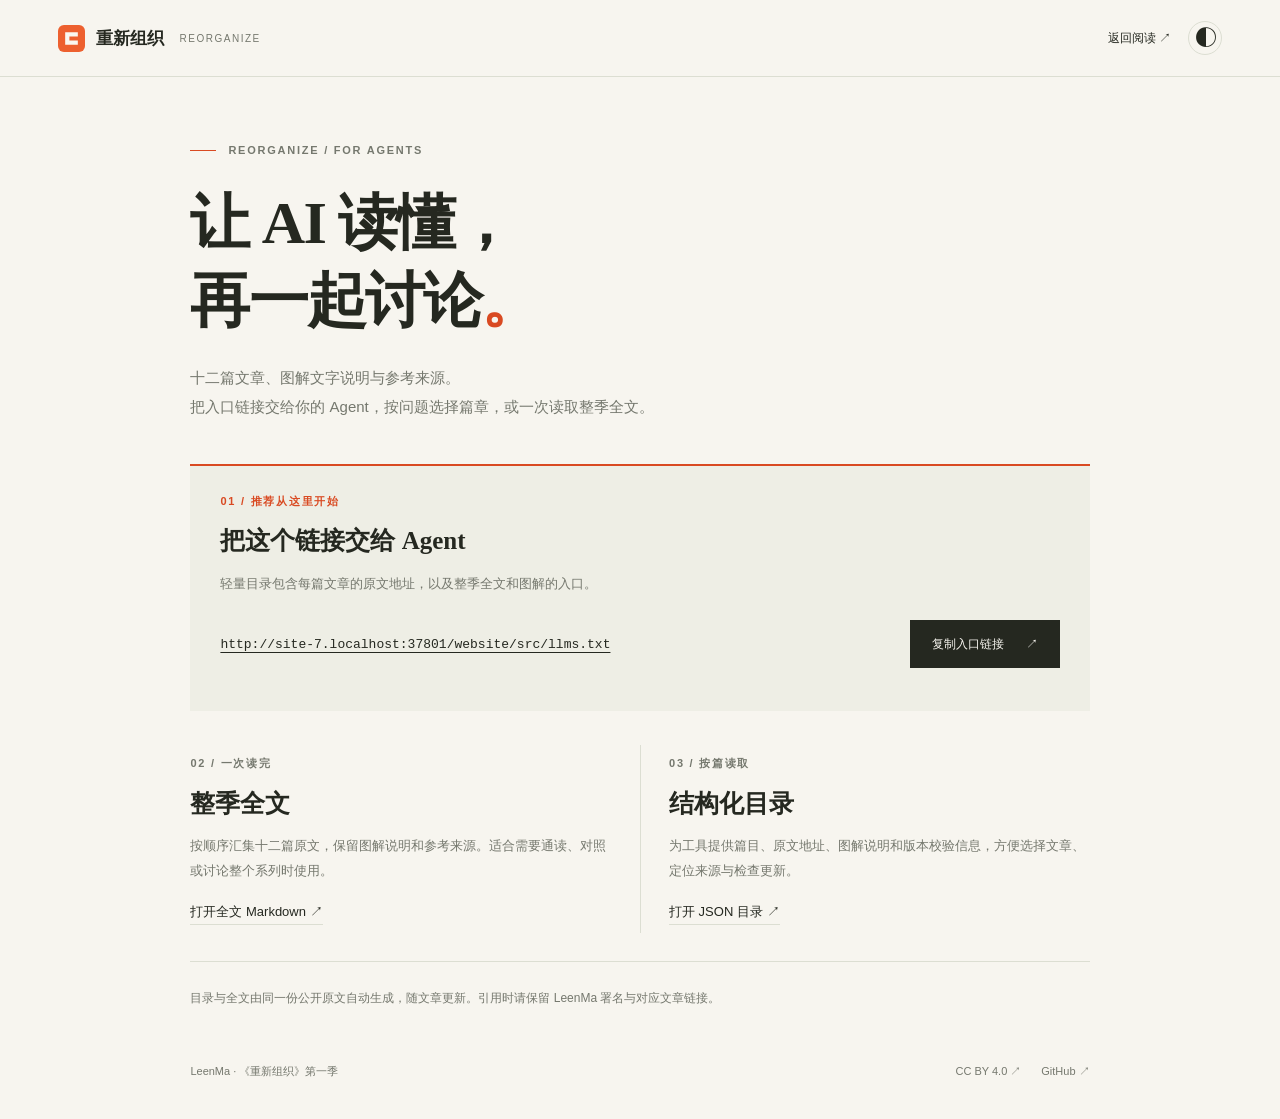
==== website/src/ai.html @ 4244885b "Add a static AI reading entry and complete Markdown exports" ====
<!doctype html>
<html lang="zh-CN">
<head>
  <meta charset="utf-8">
  <meta name="viewport" content="width=device-width,initial-scale=1">
  <meta name="theme-color" content="#f7f5ef">
  <meta name="description" content="《重新组织》的 AI 阅读入口：十二篇文章的 Markdown 目录、整季全文和结构化索引，LeenMa 著。">
  <title>AI 阅读入口 · 重新组织</title>
  <link rel="icon" href="favicon.svg" type="image/svg+xml">
  <link rel="stylesheet" href="styles.css">
  <link rel="stylesheet" href="ai.css">
  <link rel="alternate" type="text/plain" href="llms.txt" title="AI 阅读目录">
  <link rel="alternate" type="application/json" href="ai-index.json" title="文章结构化目录">
  <script src="ai.js" defer></script>
</head>
<body>
  <a class="skip-link" href="#main">跳到正文</a>
  <header class="site-header ai-site-header">
    <a class="brand" href="./" aria-label="重新组织首页"><img src="favicon.svg" width="27" height="27" alt=""><span>重新组织</span><span class="brand-en">REORGANIZE</span></a>
    <div class="header-actions"><a class="ai-entry" href="./">返回阅读 ↗</a><button type="button" id="theme-button" class="icon-button" aria-label="切换为深色模式" title="切换阅读主题" hidden>◐</button></div>
  </header>
  <main class="ai-page" id="main" tabindex="-1">
    <header class="ai-intro">
      <p class="eyebrow season-line">REORGANIZE / FOR AGENTS</p>
      <h1>让 AI 读懂，<br>再一起讨论<em>。</em></h1>
      <p class="ai-description">十二篇文章、图解文字说明与参考来源。<br>把入口链接交给你的 Agent，按问题选择篇章，或一次读取整季全文。</p>
    </header>
    <section class="ai-start" aria-labelledby="ai-start-title">
      <div class="eyebrow accent">01 / 推荐从这里开始</div>
      <h2 id="ai-start-title">把这个链接交给 Agent</h2>
      <p>轻量目录包含每篇文章的原文地址，以及整季全文和图解的入口。</p>
      <div class="ai-link-row"><a id="ai-directory-link" href="llms.txt">https://leenlbma.github.io/reorganize/llms.txt</a><button type="button" class="primary-button" id="copy-ai-link" hidden>复制入口链接 <span aria-hidden="true">↗</span></button></div>
      <p class="ai-copy-status" id="copy-status" role="status" aria-live="polite"></p>
    </section>
    <div class="ai-options">
      <section aria-labelledby="ai-full-title">
        <div class="eyebrow">02 / 一次读完</div>
        <h2 id="ai-full-title">整季全文</h2>
        <p>按顺序汇集十二篇原文，保留图解说明和参考来源。适合需要通读、对照或讨论整个系列时使用。</p>
        <a class="text-link" href="llms-full.txt">打开全文 Markdown ↗</a>
      </section>
      <section aria-labelledby="ai-index-title">
        <div class="eyebrow">03 / 按篇读取</div>
        <h2 id="ai-index-title">结构化目录</h2>
        <p>为工具提供篇目、原文地址、图解说明和版本校验信息，方便选择文章、定位来源与检查更新。</p>
        <a class="text-link" href="ai-index.json">打开 JSON 目录 ↗</a>
      </section>
    </div>
    <p class="ai-note">目录与全文由同一份公开原文自动生成，随文章更新。引用时请保留 LeenMa 署名与对应文章链接。</p>
    <footer class="site-footer"><span>LeenMa · 《重新组织》第一季</span><div><a href="LICENSE">CC BY 4.0 ↗</a><a href="https://github.com/leenlbma/reorganize">GitHub ↗</a></div></footer>
  </main>
</body>
</html>
---- website/src/styles.css ----
@charset "UTF-8";
:root{--paper:#f7f5ef;--surface:#fffdf8;--ink:#252820;--muted:#75786e;--line:#dcded2;--accent:#d94a22;--accent-soft:#f8e7de;--olive:#737d52;--soft:#eeeee5;--serif:"Songti SC","Noto Serif CJK SC","Source Han Serif SC",STSong,SimSun,serif;--sans:-apple-system,BlinkMacSystemFont,"PingFang SC","Microsoft YaHei",sans-serif;--article-size:19px;color-scheme:light}
:root[data-theme=dark]{--paper:#1e211e;--surface:#252925;--ink:#e6e7de;--muted:#a1a897;--line:#3d443b;--accent:#fa9671;--accent-soft:#41342b;--olive:#adb88b;--soft:#2d322b;color-scheme:dark}
*{box-sizing:border-box}html{scroll-behavior:smooth;scroll-padding-top:80px}body{margin:0;background:var(--paper);color:var(--ink);font-family:var(--sans);font-size:15px;-webkit-font-smoothing:antialiased}button,input{font:inherit}button,a,input{ -webkit-tap-highlight-color:transparent}button,a{touch-action:manipulation}button{cursor:pointer;color:inherit}a{color:inherit;text-decoration:none}button{border:0;background:none}button:disabled{opacity:.4;cursor:default}a:focus-visible,button:focus-visible,input:focus-visible,summary:focus-visible{outline:2px solid var(--accent);outline-offset:5px}p{line-height:1.85}button,a{transition:background .18s,color .18s,border-color .18s}img{display:block;max-width:100%}svg{display:block}h1,h2,h3,p{margin-top:0}main:focus{outline:none}::selection{background:var(--accent-soft);color:var(--accent)}[hidden]{display:none!important}.sr-only{position:absolute;width:1px;height:1px;overflow:hidden;clip:rect(0,0,0,0);white-space:nowrap}.skip-link{position:fixed;left:16px;top:-60px;padding:12px;background:var(--ink);color:var(--paper);z-index:100}.skip-link:focus{top:12px}.site-header{height:77px;padding:0 4.5%;border-bottom:1px solid var(--line);display:flex;align-items:center;gap:30px;position:sticky;top:0;z-index:20;background:var(--paper)}.brand{display:flex;align-items:center;gap:11px;font-size:17px;font-weight:650;white-space:nowrap}.brand-en{font-size:10px;letter-spacing:.15em;font-weight:500;margin-left:5px;color:var(--muted)}.header-links{display:flex;gap:30px;align-items:center;margin-left:auto;font-size:13px}.header-links a:hover,.header-links button:hover{color:var(--accent)}.header-links span{font-size:10px;color:var(--muted);vertical-align:super}.header-actions{display:flex;gap:8px}.icon-button{width:34px;height:34px;display:grid;place-items:center;font-size:22px;border:1px solid var(--line);border-radius:50%}.icon-button:hover{background:var(--soft)}.mobile-only{display:none}.eyebrow{font-size:11px;letter-spacing:.16em;font-weight:600;color:var(--muted);line-height:1.6}.accent{color:var(--accent)}.muted{color:var(--muted)}.small{font-size:12px}.serif{font-family:var(--serif)}.mono{font-family:ui-monospace,SFMono-Regular,Consolas,monospace}.loading{padding:100px 6%;font-family:var(--serif);font-size:24px}.home{max-width:1400px;padding:0 5.5%;margin:auto}.hero{display:grid;grid-template-columns:1.08fr 1fr;gap:5%;min-height:595px;padding:67px 0 50px;align-items:center}.season-line{display:flex;align-items:center;gap:12px;margin-bottom:31px}.season-line:before{content:"";width:26px;height:1px;background:var(--accent)}.hero h1{font-size:clamp(65px,7vw,102px);font-family:var(--serif);font-weight:700;letter-spacing:-.04em;line-height:1.05;margin:0 0 27px}.hero h1 em{font-style:normal;color:var(--accent)}.hero .subtitle{font-size:20px;line-height:1.8;letter-spacing:.08em;margin:0 0 16px}.hero .intro{font-size:14px;color:var(--muted);line-height:1.9;max-width:395px;margin-bottom:29px}.hero-actions{display:flex;align-items:center;gap:26px}.primary-button{display:inline-flex;align-items:center;justify-content:space-between;gap:34px;background:var(--ink);color:var(--paper);padding:14px 22px;font-size:14px;min-height:48px}.primary-button:hover{background:var(--accent);color:var(--paper)}.text-link{font-size:13px;border-bottom:1px solid var(--line);padding-bottom:5px}.text-link:hover{color:var(--accent)}.author-line{display:flex;gap:15px;font-size:11px;color:var(--muted);margin-top:28px;align-items:center}.author-line i{height:12px;width:1px;background:var(--line)}.hero-art{position:relative;align-self:stretch;display:flex;flex-direction:column;justify-content:center}.hero-art svg{width:100%;height:auto;overflow:visible}.hero-art text{font-family:var(--sans);fill:var(--ink)}.hero-art .orbit{stroke:var(--line);fill:none}.hero-art .solid-line{stroke:var(--olive);fill:none}.hero-art .map-box{fill:var(--paper);stroke:var(--line)}.hero-art .center{fill:var(--accent-soft);stroke:var(--accent)}.hero-art .map-link:hover .map-box{stroke:var(--accent);fill:var(--accent-soft)}.hero-art .map-link:focus-visible{outline:none}.hero-art .map-link:focus-visible .map-box{stroke:var(--accent);stroke-width:3}.figure-foot{display:flex;justify-content:space-between;gap:15px;padding:16px 0 0;border-top:1px solid var(--line);font-size:10px;color:var(--muted);letter-spacing:.04em}.hero-art .diagram-en{font-family:Georgia,serif;font-style:italic;fill:var(--muted)}.reading-paths{display:grid;grid-template-columns:1fr 1fr 1fr;border-top:1px solid var(--line);border-bottom:1px solid var(--line);margin-bottom:64px}.path-card{display:flex;align-items:center;gap:19px;padding:23px 22px;border-right:1px solid var(--line)}.path-card:first-child{padding-left:0}.path-card:last-child{border-right:0}.path-card:hover{color:var(--accent)}.path-card .path-index{font-family:var(--serif);font-size:24px;color:var(--olive)}.path-card strong{font-size:14px;font-weight:550;display:block;margin-bottom:7px}.path-card small{font-size:11px;color:var(--muted)}.path-card .arrow{margin-left:auto;font-size:20px}.section-title{display:flex;align-items:end;justify-content:space-between;gap:25px;margin-bottom:28px}.section-title h2{font-family:var(--serif);font-size:35px;font-weight:550;margin:7px 0 0}.section-title p{font-size:13px;color:var(--muted);margin:0}.catalog-tools{display:flex;justify-content:space-between;gap:20px;align-items:center;border-bottom:1px solid var(--line);margin-bottom:30px}.filter-list{display:flex;gap:25px;overflow:auto}.filter-button{white-space:nowrap;padding:14px 0 18px;border-bottom:2px solid transparent;color:var(--muted);font-size:12px}.filter-button[aria-pressed=true]{color:var(--ink);border-color:var(--accent)}.search-wrap{display:flex;align-items:center;gap:10px;max-width:230px;color:var(--muted);flex-shrink:0}.search-wrap input{width:100%;border:0;background:transparent;color:var(--ink);padding:10px 0;font-size:12px;outline-offset:0}.search-wrap span{font-size:20px}.search-result{font-size:12px;color:var(--muted);margin-bottom:20px}.catalog-grid{display:grid;grid-template-columns:repeat(3,minmax(0,1fr));gap:24px 28px}.chapter-card{display:flex;flex-direction:column;border-bottom:1px solid var(--line);min-height:300px;padding:24px 0 25px}.card-top{display:flex;align-items:center;justify-content:space-between;font-size:10px;color:var(--muted);letter-spacing:.04em}.card-number{font-family:var(--serif);font-size:34px;line-height:1;color:var(--accent)}.chapter-card h3{font-family:var(--serif);font-size:22px;line-height:1.6;margin:24px 0 12px;font-weight:650}.chapter-card p{font-size:12px;color:var(--muted);line-height:1.9;margin:0 0 25px}.chapter-card:hover h3{color:var(--accent)}.chapter-card:hover .card-arrow{transform:translateX(4px);color:var(--accent)}.card-foot{display:flex;align-items:center;gap:12px;margin-top:auto;font-size:10px;color:var(--muted)}.card-foot .tag{background:var(--soft);padding:4px 7px;color:var(--olive);letter-spacing:.04em}.card-arrow{font-size:20px;margin-left:auto;transition:transform .2s}.read-mark{color:var(--olive);font-size:11px}.no-results{padding:45px 0;line-height:1.8;grid-column:1/-1;color:var(--muted)}.maps-section{margin:95px 0 68px;padding:45px;background:var(--soft);position:relative}.maps-section .section-title{margin-bottom:35px}.maps-grid{display:grid;grid-template-columns:repeat(5,minmax(0,1fr));border-top:1px solid var(--line)}.map-item{padding:25px 15px 0;border-right:1px solid var(--line);display:block}.map-item:first-child{padding-left:0}.map-item:last-child{border-right:0}.map-item .map-en{font-family:Georgia,serif;font-style:italic;font-size:21px;color:var(--olive)}.map-item h3{font-size:16px;margin:16px 0 10px;font-weight:500}.map-item p{font-size:11px;color:var(--muted);line-height:1.8}.map-item:hover h3{color:var(--accent)}.maps-note{font-size:11px;color:var(--muted);margin:22px 0 0}.site-footer{display:flex;align-items:center;justify-content:space-between;gap:20px;border-top:1px solid var(--line);padding:25px 0 40px;color:var(--muted);font-size:11px}.site-footer .footer-brand{font-family:var(--serif);font-size:21px;color:var(--ink)}.site-footer a:hover{color:var(--accent)}
/* Reading layout */
#reading-progress{height:2px;background:var(--accent);position:fixed;top:76px;left:0;width:0;z-index:22;transition:width .12s linear}.reader-layout{display:grid;grid-template-columns:245px minmax(0,1fr) 218px;max-width:1590px;margin:auto;min-height:calc(100vh - 77px)}.chapter-sidebar{position:sticky;top:77px;height:calc(100vh - 77px);overflow:auto;padding:31px 20px 40px 24px;border-right:1px solid var(--line);scrollbar-width:thin}.sidebar-home{font-size:12px;display:block;color:var(--muted);margin-bottom:33px}.sidebar-group{margin:26px 0 10px;color:var(--muted);font-size:10px;letter-spacing:.08em;font-weight:500}.sidebar-link{display:flex;gap:12px;padding:10px 9px;margin:0 -9px;line-height:1.7;font-size:12px;border-left:2px solid transparent}.sidebar-link .number{font-size:10px;color:var(--muted);min-width:18px;padding-top:2px}.sidebar-link.active{border-color:var(--accent);background:var(--accent-soft);color:var(--accent)}.sidebar-link.active .number{color:var(--accent)}.sidebar-link:hover{color:var(--accent)}.article-center{min-width:0;padding:49px clamp(25px,4.4vw,70px) 50px}.article-inner{max-width:730px;margin:auto}.article-kicker{display:flex;align-items:center;justify-content:space-between;margin-bottom:27px;font-size:11px;color:var(--muted);letter-spacing:.06em}.article-kicker .kicker-number{font-family:Georgia,serif;font-size:22px;color:var(--accent);margin-right:10px}.article-title{font-size:clamp(29px,3.2vw,43px);font-family:var(--serif);line-height:1.5;margin:0 0 26px;font-weight:650;letter-spacing:-.02em}.article-meta{display:flex;flex-wrap:wrap;gap:10px 15px;align-items:center;color:var(--muted);font-size:11px;margin-bottom:25px}.reading-toolbar{display:flex;align-items:center;gap:15px;border-top:1px solid var(--line);border-bottom:1px solid var(--line);padding:10px 0;font-size:11px;margin:0 0 31px;flex-wrap:wrap}.reading-toolbar button,.reading-toolbar a{padding:5px 0}.reading-toolbar button:hover,.reading-toolbar a:hover{color:var(--accent)}.reading-toolbar .tool-label{color:var(--muted);margin-right:auto}.reading-toolbar .font-button{font-size:14px;min-width:26px}.concept{background:var(--soft);padding:25px;margin:0 0 40px}.concept-label{font-size:10px;color:var(--olive);display:flex;align-items:center;gap:12px;letter-spacing:.1em;margin-bottom:17px}.concept-label:after{content:"";height:1px;flex:1;background:var(--line)}.concept-hub{text-align:center;font-size:13px;border:1px solid var(--line);padding:9px;width:fit-content;margin:0 auto 20px;background:var(--paper)}.concept-nodes{display:grid;grid-template-columns:repeat(2,minmax(0,1fr));gap:12px;position:relative}.concept-node{padding:12px;background:var(--paper);border-left:2px solid var(--olive);font-size:12px;line-height:1.5;position:relative}.concept-node b{font-weight:550;display:block;margin:0 0 5px}.concept-node small{font-size:10px;color:var(--muted);display:block}.concept-node .node-no{position:absolute;right:8px;top:8px;color:var(--line);font:16px Georgia,serif}.concept-fork .concept-node{border-left-color:var(--accent)}.concept-flow .concept-node b:before{content:attr(data-step) " / ";color:var(--olive);font-size:10px}.concept-loop .concept-nodes:after{content:"↶";position:absolute;bottom:-29px;right:0;color:var(--olive);font-size:24px}.concept-feedback{margin-top:15px;color:var(--olive);font-size:10px;padding:0 23px 0 0}.concept-takeaway{font-family:var(--serif);font-size:17px;line-height:1.9;margin:22px 0 0}.concept-description{color:var(--muted);font-size:10px;line-height:1.8;margin:10px 0 0}.prose{font-family:var(--sans);font-size:var(--article-size);line-height:1.95;overflow-wrap:anywhere;color:var(--ink)}.prose p{margin:0 0 1.4em;line-height:1.95;letter-spacing:.015em}.prose h2{font-family:var(--serif);font-weight:650;line-height:1.65;font-size:1.35em;margin:2.7em 0 1.15em;padding-top:20px;border-top:1px solid var(--line);scroll-margin-top:22px}.prose h3{font-size:1.04em;line-height:1.7;margin:2em 0 1em}.prose strong{font-weight:650}.prose a{color:var(--accent);text-decoration:underline;text-decoration-thickness:1px;text-underline-offset:4px;font-size:inherit}.prose ul,.prose ol{padding-left:1.6em;margin-bottom:1.4em}.prose li{padding-left:4px;margin:8px 0}.prose blockquote{border-left:2px solid var(--accent);padding:0 0 0 22px;margin:25px 0;color:var(--muted)}.prose table{border-collapse:collapse;max-width:100%;display:block;overflow-x:auto;font-size:14px;margin:25px 0}.prose th,.prose td{border:1px solid var(--line);padding:10px}.prose hr{border:0;border-top:1px solid var(--line);margin:35px 0}.toc-sidebar{position:sticky;top:77px;height:calc(100vh - 77px);overflow:auto;scrollbar-width:thin;padding:51px 25px 35px 7px;color:var(--muted);font-size:11px}.toc-title{font-size:10px;letter-spacing:.1em;margin-bottom:20px}.toc-sidebar a{display:block;padding:7px 0 7px 12px;border-left:1px solid var(--line);line-height:1.7;margin-left:0}.toc-sidebar a.active{border-left:2px solid var(--accent);color:var(--accent);padding-left:11px}.toc-sidebar a:hover{color:var(--ink)}.toc-progress{border-top:1px solid var(--line);margin-top:27px;padding-top:18px;display:flex;justify-content:space-between}.gallery-section{border-top:1px solid var(--line);margin-top:55px;padding-top:32px;scroll-margin-top:22px}.gallery-section h2{font-family:var(--serif);font-size:25px;font-weight:500}.gallery-section>p{font-size:11px;color:var(--muted)}.image-grid{display:grid;grid-template-columns:repeat(2,minmax(0,1fr));gap:24px 16px;margin:25px 0}.gallery-item{margin:0}.gallery-item button{padding:0;background:var(--soft);width:100%;display:block;overflow:hidden}.gallery-item img{width:100%;height:auto;aspect-ratio:1/1;object-fit:contain;transition:transform .2s}.gallery-item button:hover img{transform:scale(1.02)}.gallery-item figcaption{font-size:11px;color:var(--muted);line-height:1.7;margin-top:10px}.article-download{padding:24px 0 0;border-top:1px solid var(--line);margin:24px 0 0;scroll-margin-top:22px;font-size:13px}.article-download a{text-decoration:underline;text-underline-offset:4px;color:var(--muted)}.article-download a:hover{color:var(--accent)}.next-reading{display:grid;grid-template-columns:1fr 1fr;gap:22px;margin-top:35px;border-top:1px solid var(--line);padding-top:25px}.next-reading a{display:flex;flex-direction:column;gap:12px;font-family:var(--serif);font-size:18px;line-height:1.7}.next-reading a span{font-family:var(--sans);font-size:10px;color:var(--muted)}.next-reading a:hover{color:var(--accent)}.next-reading a:last-child{text-align:right}.end-marker{display:flex;justify-content:center;align-items:center;gap:12px;color:var(--olive);font-size:11px;margin:38px 0 0}.end-marker:before,.end-marker:after{content:"";width:25px;height:1px;background:var(--line)}.reader-mobile-label{display:none}
/* Dialogs and feedback */
dialog{background:var(--paper);color:var(--ink);border:1px solid var(--line);padding:40px;max-width:600px;max-height:86dvh;overflow:auto}dialog::backdrop{background:#20251dcc;backdrop-filter:blur(4px)}body:has(dialog[open]){overflow:hidden}.dialog-close{position:absolute;right:17px;top:10px;font-size:30px;font-weight:300;min-width:38px;height:38px}.about-dialog h2{font-family:var(--serif);font-size:32px;margin:23px 0}.about-dialog p{font-size:14px;line-height:1.9}.about-links a:hover{color:var(--accent)}.image-dialog{max-width:95vw;width:1000px;padding:0;max-height:94dvh}.image-toolbar{position:sticky;top:0;display:flex;align-items:center;gap:15px;justify-content:space-between;padding:10px 18px;background:var(--paper);border-bottom:1px solid var(--line);font-size:12px;z-index:1}.image-toolbar span{margin-right:auto}.image-toolbar a{white-space:nowrap;font-size:11px}.image-toolbar button{font-size:30px;width:32px;height:32px;line-height:1}.image-viewport{overflow:auto;max-height:calc(94dvh - 60px)}.image-viewport img{width:100%;height:auto}.navigation-dialog{width:min(90vw,480px);padding:30px;max-height:88dvh}.navigation-dialog .sidebar-link{font-size:14px}.navigation-dialog .toc-title{margin-top:20px}.navigation-dialog .mobile-toc a{display:block;font-size:13px;padding:9px 0;color:var(--muted);line-height:1.7}#toast{position:fixed;bottom:28px;left:50%;transform:translateX(-50%) translateY(100px);z-index:100;opacity:0;background:var(--ink);color:var(--paper);padding:12px 22px;font-size:13px;pointer-events:none;transition:all .2s}#toast.show{opacity:1;transform:translateX(-50%) translateY(0)}
@media(min-width:1600px){.hero{min-height:670px}.hero h1{font-size:110px}}
@media(max-width:1250px){.reader-layout{grid-template-columns:220px minmax(0,1fr)}.toc-sidebar{display:none}.article-inner{max-width:730px}.reader-mobile-label{display:inline}.mobile-only{display:grid}.catalog-tools{gap:15px}.filter-list{gap:17px}.hero{gap:2%;min-height:545px}.hero h1{font-size:80px}.article-center{padding:43px 6%}.header-links{gap:22px}}
@media(max-width:980px){.hero{grid-template-columns:1.1fr 1fr;padding-top:45px;min-height:520px}.hero h1{font-size:65px}.hero .subtitle{font-size:17px}.hero .intro{font-size:12px}.brand-en{display:none}.catalog-tools{align-items:stretch;flex-direction:column;gap:0}.search-wrap{max-width:none;border-top:1px solid var(--line);padding:3px 0}.filter-list{gap:26px}.chapter-card h3{font-size:20px}.catalog-grid{gap:15px 25px}.maps-section{padding:30px}.map-item{padding:23px 10px 0}.path-card{padding:23px 13px;gap:13px}.path-card small{font-size:10px}.reader-layout{grid-template-columns:190px minmax(0,1fr)}.chapter-sidebar{padding:26px 16px}.sidebar-link{font-size:11px;gap:8px}.article-center{padding:35px 28px}.article-title{font-size:34px}}
@media(max-width:760px){.site-header{height:64px;padding:0 5%;gap:15px}.brand{font-size:16px;gap:9px}.brand img{width:24px;height:24px}.header-links{gap:17px;font-size:12px}.header-links>a:nth-child(2),.header-links button{display:none}.header-actions{gap:7px}.icon-button{width:30px;height:30px;font-size:19px}.home{padding:0 6%}.hero{grid-template-columns:1fr;gap:22px;padding:41px 0 25px;min-height:0}.season-line{margin-bottom:27px}.hero h1{font-size:76px;margin-bottom:24px}.hero .subtitle{font-size:18px}.hero .intro{font-size:13px;max-width:420px}.hero-actions{gap:25px}.hero-art{max-width:440px;width:100%;margin:12px auto 0}.hero-art svg{max-height:370px}.figure-foot{font-size:9px;padding-top:13px}.author-line{margin-top:23px}.reading-paths{grid-template-columns:1fr;margin-bottom:44px}.path-card,.path-card:first-child{padding:18px 0;border-right:0;border-bottom:1px solid var(--line);gap:17px}.path-card:last-child{border-bottom:0}.path-card strong{font-size:14px;margin-bottom:5px}.path-card small{font-size:11px}.path-card .path-index{font-size:22px;min-width:27px}.section-title{display:block;margin-bottom:21px}.section-title h2{font-size:31px;margin-bottom:12px}.section-title p{font-size:12px}.filter-list{gap:22px;scrollbar-width:none}.filter-button{font-size:11px;padding-bottom:13px}.catalog-tools{margin-bottom:13px}.catalog-grid{grid-template-columns:1fr 1fr;gap:6px 23px}.chapter-card{min-height:275px;padding:20px 0}.chapter-card h3{font-size:19px;margin:18px 0 10px;line-height:1.55}.chapter-card p{font-size:11px;line-height:1.9;margin-bottom:20px}.card-top>span:last-child{font-size:9px;max-width:70px;text-align:right;line-height:1.6}.card-number{font-size:29px}.card-foot{gap:8px;flex-wrap:wrap;font-size:9px}.card-foot .tag{padding:3px 5px}.card-arrow{font-size:17px}.maps-section{margin:55px -3% 35px;padding:28px 20px}.maps-grid{grid-template-columns:1fr}.map-item,.map-item:first-child{border-right:0;border-bottom:1px solid var(--line);padding:18px 0;display:grid;grid-template-columns:95px 1fr;align-items:center;column-gap:17px}.map-item:last-child{border-bottom:0}.map-item .map-en{font-size:20px;grid-row:1/3}.map-item h3{font-size:15px;margin:0 0 5px}.map-item p{margin:0;font-size:11px}.maps-note{font-size:10px}.site-footer{align-items:start;flex-direction:column;font-size:10px;gap:12px;padding-bottom:28px}.reader-layout{display:block}.chapter-sidebar{display:none}.article-center{padding:30px 6% 40px}.article-title{font-size:32px;line-height:1.5}.article-kicker{margin-bottom:23px;font-size:10px}.article-kicker .kicker-number{font-size:20px}.article-meta{font-size:10px}.reading-toolbar{gap:16px;font-size:10px;margin-bottom:25px}.concept{padding:20px;margin-bottom:33px}.concept-node{padding:10px;font-size:11px}.concept-node small{font-size:9px}.concept-takeaway{font-size:16px}.concept-description{font-size:10px}.prose{font-size:var(--article-size)}.prose h2{font-size:1.25em;margin-top:2.3em}.prose p{line-height:1.95}.prose h3{font-size:1.02em}#reading-progress{top:63px}.next-reading{gap:18px}.next-reading a{font-size:16px}.gallery-section h2{font-size:23px}.image-grid{gap:20px 13px}.image-toolbar{padding:8px 11px}.image-toolbar span{font-size:11px}.image-toolbar a{font-size:10px}.about-dialog{max-width:92vw;padding:34px 25px}.about-dialog p{font-size:13px}.about-dialog h2{font-size:29px}}
@media(max-width:380px){.header-links{display:none}.header-actions{margin-left:auto}.hero h1{font-size:66px}.catalog-grid{grid-template-columns:1fr}.chapter-card{min-height:230px}.chapter-card h3{font-size:23px}.card-top>span:last-child{max-width:none}.article-title{font-size:28px}.reading-toolbar{gap:11px}.concept-node b{max-width:90%}}
@media(prefers-reduced-motion:reduce){html{scroll-behavior:auto}*,*:before,*:after{transition:none!important;animation:none!important}}
@media print{.site-header,.chapter-sidebar,.toc-sidebar,.reading-toolbar,.concept,.next-reading,.header-actions,#reading-progress,dialog,#toast{display:none!important}.reader-layout{display:block}.article-center{padding:0}.prose{font-size:12pt}.article-title{font-size:24pt}.gallery-section{break-before:page}.prose h2{break-after:avoid}.gallery-item{break-inside:avoid}body{background:white;color:black}}

.section-anchor{display:block;height:0;scroll-margin-top:22px}

/* One editable diagram per article. */
.reading-figure{margin:28px 0 40px;position:relative}
.reading-figure button{display:block;width:100%;padding:0;border:0;background:transparent;cursor:zoom-in;border-radius:16px;overflow:hidden}
.reading-figure img{display:block;width:100%;height:auto}
.reading-figure figcaption{font-size:13px;color:var(--muted);padding-top:9px}







.prose table{display:block;overflow-x:auto;width:100%;border-collapse:collapse;font-size:16px;line-height:1.7;margin:24px 0}
.prose th,.prose td{border:1px solid var(--line,#d9dfda);padding:12px 14px;text-align:left;vertical-align:top;min-width:110px}
.prose th{font-weight:600}
.prose img{max-width:100%;height:auto}
.prose a{overflow-wrap:anywhere}
.prose #references{font-size:1.05em}
.prose #references+ul{font-size:.85em;line-height:1.8}
@media(max-width:720px){.reading-figure{margin:24px 0 30px}.prose th,.prose td{padding:10px;min-width:120px}}
---- website/src/ai.css ----
.ai-entry{display:inline-flex;align-items:center;white-space:nowrap;font-size:12px;padding:0 9px;min-height:34px}
.ai-entry:hover{color:var(--accent)}
.ai-site-header .header-actions{margin-left:auto}
.ai-page{max-width:1040px;margin:0 auto;padding:65px 5.5% 0}
.ai-intro{margin-bottom:42px}
.ai-intro .season-line{margin-bottom:24px}
.ai-intro h1{font-family:var(--serif);font-size:clamp(38px,4.7vw,62px);line-height:1.3;font-weight:650;letter-spacing:-.03em;margin-bottom:23px}
.ai-intro h1 em{font-style:normal;color:var(--accent)}
.ai-description{color:var(--muted);font-size:15px;line-height:1.95;margin-bottom:0}
.ai-page h2{font-family:var(--serif);font-size:25px;font-weight:600;line-height:1.5;margin:12px 0}
.ai-start{border-top:2px solid var(--accent);padding:27px 30px 10px;background:var(--soft)}
.ai-start>p,.ai-options p{font-size:13px;color:var(--muted);line-height:1.9}
.ai-link-row{display:flex;gap:20px;align-items:center;justify-content:space-between;margin-top:24px}
.ai-link-row>a{font-family:ui-monospace,SFMono-Regular,Consolas,monospace;font-size:13px;overflow-wrap:anywhere;line-height:1.8;text-decoration:underline;text-underline-offset:4px}
.ai-link-row .primary-button{flex-shrink:0;font-size:12px;gap:22px}
.ai-copy-status{min-height:24px;margin:9px 0 0!important;font-size:12px!important}
.ai-options{display:grid;grid-template-columns:1fr 1fr;margin:34px 0 28px}
.ai-options section{padding:10px 28px 12px 0}
.ai-options section+section{border-left:1px solid var(--line);padding:10px 0 12px 28px}
.ai-options p{margin:0 0 18px}
.ai-note{font-size:12px;color:var(--muted);padding-top:25px;border-top:1px solid var(--line);margin-bottom:30px}
.ai-page .site-footer{border-top:0}
.ai-page .site-footer>div{display:flex;gap:20px}
@media(max-width:760px){.ai-entry{padding:0 4px;font-size:11px;min-height:30px}.site-header .header-links{display:none}.site-header .header-actions{margin-left:auto}.ai-page{padding:38px 6% 0}.ai-intro{margin-bottom:30px}.ai-description{font-size:13px}.ai-start{padding:23px 20px 10px}.ai-link-row{align-items:stretch;flex-direction:column;gap:17px}.ai-link-row>a{font-size:12px}.ai-link-row .primary-button{align-self:flex-start}.ai-options{grid-template-columns:1fr;gap:23px}.ai-options section{padding:0}.ai-options section+section{padding:23px 0 0;border-left:0;border-top:1px solid var(--line)}.ai-note{font-size:11px}.ai-page .site-footer{flex-wrap:wrap;gap:12px}}
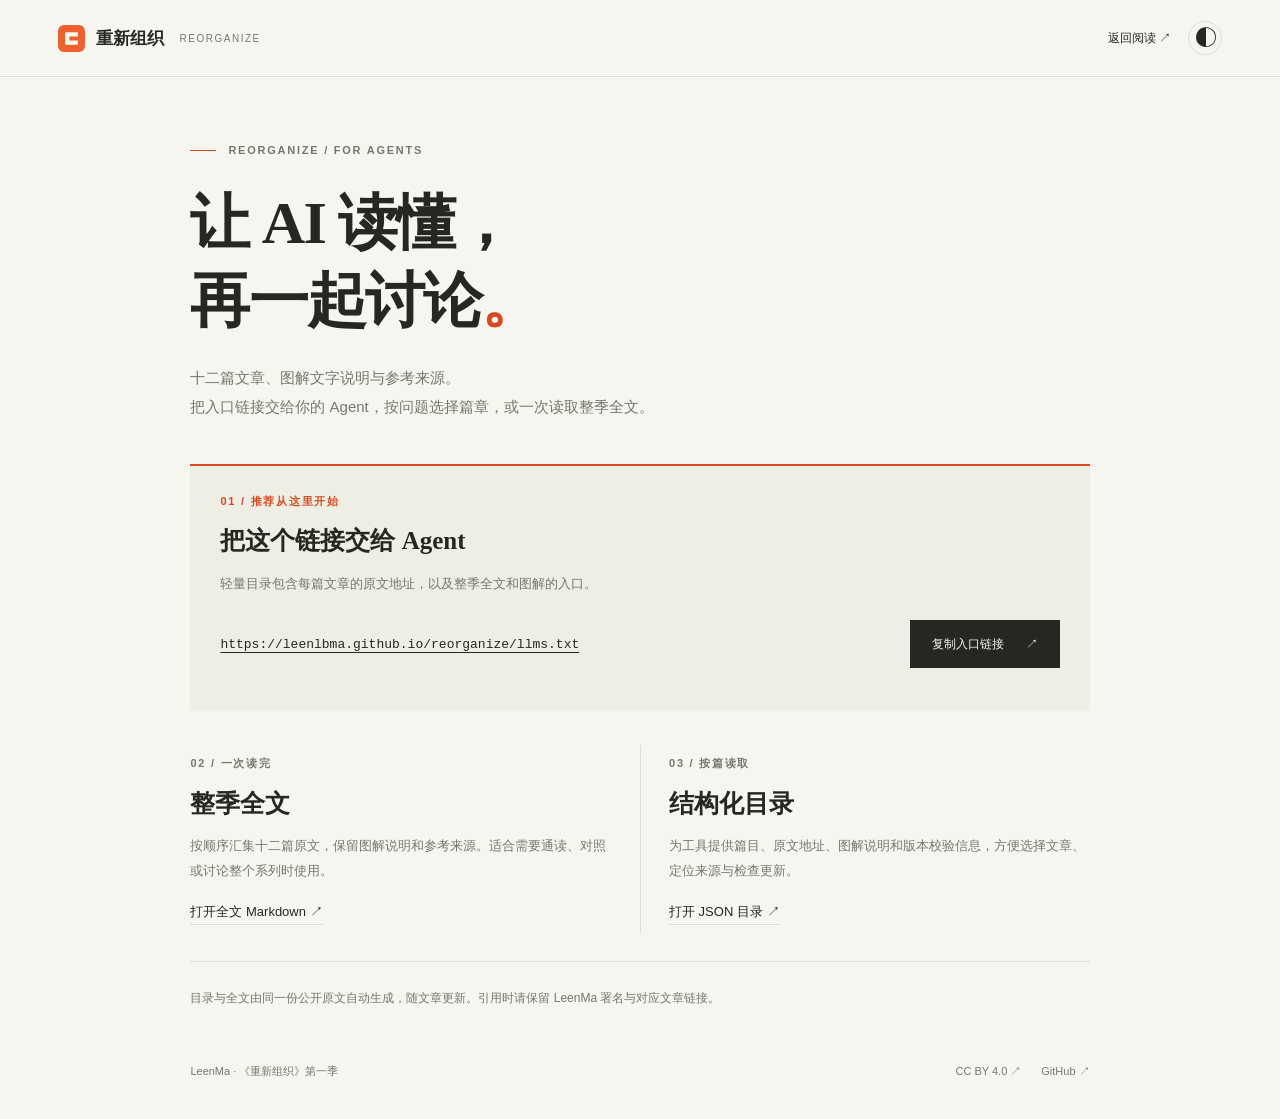
==== commit 8f328ce8: "Use published URLs for AI reading and copy links" ====
--- a/website/src/ai.html
+++ b/website/src/ai.html
@@ -9,8 +9,8 @@
   <link rel="icon" href="favicon.svg" type="image/svg+xml">
   <link rel="stylesheet" href="styles.css">
   <link rel="stylesheet" href="ai.css">
-  <link rel="alternate" type="text/plain" href="llms.txt" title="AI 阅读目录">
-  <link rel="alternate" type="application/json" href="ai-index.json" title="文章结构化目录">
+  <link rel="alternate" type="text/plain" href="https://leenlbma.github.io/reorganize/llms.txt" title="AI 阅读目录">
+  <link rel="alternate" type="application/json" href="https://leenlbma.github.io/reorganize/ai-index.json" title="文章结构化目录">
   <script src="ai.js" defer></script>
 </head>
 <body>
@@ -29,7 +29,7 @@
       <div class="eyebrow accent">01 / 推荐从这里开始</div>
       <h2 id="ai-start-title">把这个链接交给 Agent</h2>
       <p>轻量目录包含每篇文章的原文地址，以及整季全文和图解的入口。</p>
-      <div class="ai-link-row"><a id="ai-directory-link" href="llms.txt">https://leenlbma.github.io/reorganize/llms.txt</a><button type="button" class="primary-button" id="copy-ai-link" hidden>复制入口链接 <span aria-hidden="true">↗</span></button></div>
+      <div class="ai-link-row"><a id="ai-directory-link" href="https://leenlbma.github.io/reorganize/llms.txt">https://leenlbma.github.io/reorganize/llms.txt</a><button type="button" class="primary-button" id="copy-ai-link" hidden>复制入口链接 <span aria-hidden="true">↗</span></button></div>
       <p class="ai-copy-status" id="copy-status" role="status" aria-live="polite"></p>
     </section>
     <div class="ai-options">
@@ -37,13 +37,13 @@
         <div class="eyebrow">02 / 一次读完</div>
         <h2 id="ai-full-title">整季全文</h2>
         <p>按顺序汇集十二篇原文，保留图解说明和参考来源。适合需要通读、对照或讨论整个系列时使用。</p>
-        <a class="text-link" href="llms-full.txt">打开全文 Markdown ↗</a>
+        <a class="text-link" href="https://leenlbma.github.io/reorganize/llms-full.txt">打开全文 Markdown ↗</a>
       </section>
       <section aria-labelledby="ai-index-title">
         <div class="eyebrow">03 / 按篇读取</div>
         <h2 id="ai-index-title">结构化目录</h2>
         <p>为工具提供篇目、原文地址、图解说明和版本校验信息，方便选择文章、定位来源与检查更新。</p>
-        <a class="text-link" href="ai-index.json">打开 JSON 目录 ↗</a>
+        <a class="text-link" href="https://leenlbma.github.io/reorganize/ai-index.json">打开 JSON 目录 ↗</a>
       </section>
     </div>
     <p class="ai-note">目录与全文由同一份公开原文自动生成，随文章更新。引用时请保留 LeenMa 署名与对应文章链接。</p>
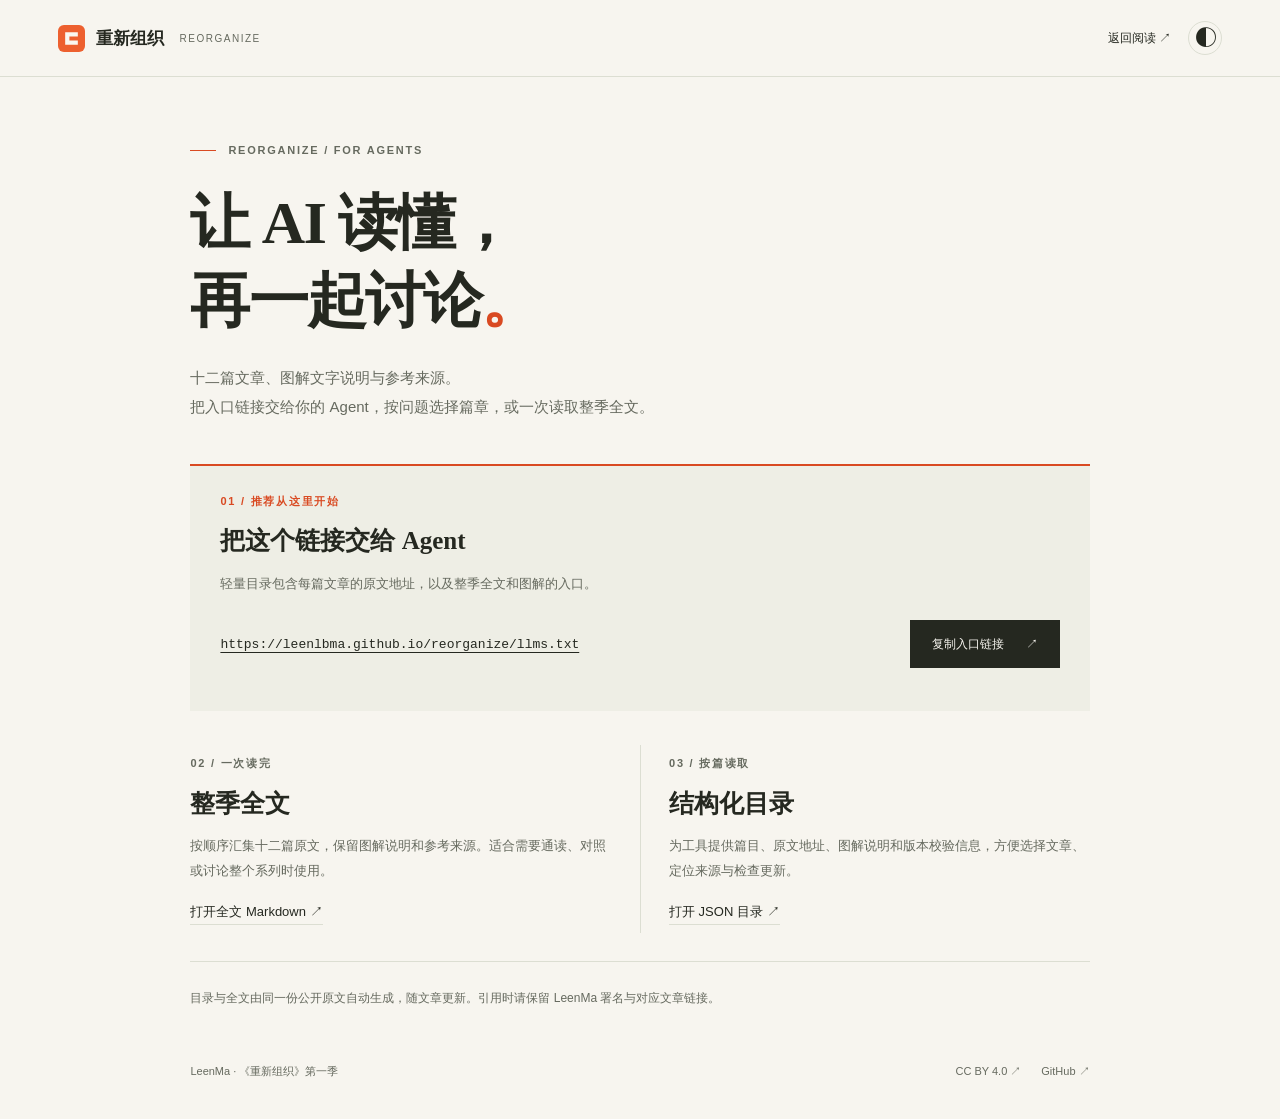
==== commit 48180016: "Add Umami Cloud cookieless analytics to all pages" ====
--- a/website/src/ai.html
+++ b/website/src/ai.html
@@ -12,6 +12,7 @@
   <link rel="alternate" type="text/plain" href="https://leenlbma.github.io/reorganize/llms.txt" title="AI 阅读目录">
   <link rel="alternate" type="application/json" href="https://leenlbma.github.io/reorganize/ai-index.json" title="文章结构化目录">
   <script src="ai.js" defer></script>
+  <script defer src="https://cloud.umami.is/script.js" data-website-id="8ba58f50-24d2-4d61-a09c-1aa3558a4ade"></script>
 </head>
 <body>
   <a class="skip-link" href="#main">跳到正文</a>
--- a/website/src/styles.css
+++ b/website/src/styles.css
@@ -1,9 +1,9 @@
 @charset "UTF-8";
-:root{--paper:#f7f5ef;--surface:#fffdf8;--ink:#252820;--muted:#75786e;--line:#dcded2;--accent:#d94a22;--accent-soft:#f8e7de;--olive:#737d52;--soft:#eeeee5;--serif:"Songti SC","Noto Serif CJK SC","Source Han Serif SC",STSong,SimSun,serif;--sans:-apple-system,BlinkMacSystemFont,"PingFang SC","Microsoft YaHei",sans-serif;--article-size:19px;color-scheme:light}
-:root[data-theme=dark]{--paper:#1e211e;--surface:#252925;--ink:#e6e7de;--muted:#a1a897;--line:#3d443b;--accent:#fa9671;--accent-soft:#41342b;--olive:#adb88b;--soft:#2d322b;color-scheme:dark}
-*{box-sizing:border-box}html{scroll-behavior:smooth;scroll-padding-top:80px}body{margin:0;background:var(--paper);color:var(--ink);font-family:var(--sans);font-size:15px;-webkit-font-smoothing:antialiased}button,input{font:inherit}button,a,input{ -webkit-tap-highlight-color:transparent}button,a{touch-action:manipulation}button{cursor:pointer;color:inherit}a{color:inherit;text-decoration:none}button{border:0;background:none}button:disabled{opacity:.4;cursor:default}a:focus-visible,button:focus-visible,input:focus-visible,summary:focus-visible{outline:2px solid var(--accent);outline-offset:5px}p{line-height:1.85}button,a{transition:background .18s,color .18s,border-color .18s}img{display:block;max-width:100%}svg{display:block}h1,h2,h3,p{margin-top:0}main:focus{outline:none}::selection{background:var(--accent-soft);color:var(--accent)}[hidden]{display:none!important}.sr-only{position:absolute;width:1px;height:1px;overflow:hidden;clip:rect(0,0,0,0);white-space:nowrap}.skip-link{position:fixed;left:16px;top:-60px;padding:12px;background:var(--ink);color:var(--paper);z-index:100}.skip-link:focus{top:12px}.site-header{height:77px;padding:0 4.5%;border-bottom:1px solid var(--line);display:flex;align-items:center;gap:30px;position:sticky;top:0;z-index:20;background:var(--paper)}.brand{display:flex;align-items:center;gap:11px;font-size:17px;font-weight:650;white-space:nowrap}.brand-en{font-size:10px;letter-spacing:.15em;font-weight:500;margin-left:5px;color:var(--muted)}.header-links{display:flex;gap:30px;align-items:center;margin-left:auto;font-size:13px}.header-links a:hover,.header-links button:hover{color:var(--accent)}.header-links span{font-size:10px;color:var(--muted);vertical-align:super}.header-actions{display:flex;gap:8px}.icon-button{width:34px;height:34px;display:grid;place-items:center;font-size:22px;border:1px solid var(--line);border-radius:50%}.icon-button:hover{background:var(--soft)}.mobile-only{display:none}.eyebrow{font-size:11px;letter-spacing:.16em;font-weight:600;color:var(--muted);line-height:1.6}.accent{color:var(--accent)}.muted{color:var(--muted)}.small{font-size:12px}.serif{font-family:var(--serif)}.mono{font-family:ui-monospace,SFMono-Regular,Consolas,monospace}.loading{padding:100px 6%;font-family:var(--serif);font-size:24px}.home{max-width:1400px;padding:0 5.5%;margin:auto}.hero{display:grid;grid-template-columns:1.08fr 1fr;gap:5%;min-height:595px;padding:67px 0 50px;align-items:center}.season-line{display:flex;align-items:center;gap:12px;margin-bottom:31px}.season-line:before{content:"";width:26px;height:1px;background:var(--accent)}.hero h1{font-size:clamp(65px,7vw,102px);font-family:var(--serif);font-weight:700;letter-spacing:-.04em;line-height:1.05;margin:0 0 27px}.hero h1 em{font-style:normal;color:var(--accent)}.hero .subtitle{font-size:20px;line-height:1.8;letter-spacing:.08em;margin:0 0 16px}.hero .intro{font-size:14px;color:var(--muted);line-height:1.9;max-width:395px;margin-bottom:29px}.hero-actions{display:flex;align-items:center;gap:26px}.primary-button{display:inline-flex;align-items:center;justify-content:space-between;gap:34px;background:var(--ink);color:var(--paper);padding:14px 22px;font-size:14px;min-height:48px}.primary-button:hover{background:var(--accent);color:var(--paper)}.text-link{font-size:13px;border-bottom:1px solid var(--line);padding-bottom:5px}.text-link:hover{color:var(--accent)}.author-line{display:flex;gap:15px;font-size:11px;color:var(--muted);margin-top:28px;align-items:center}.author-line i{height:12px;width:1px;background:var(--line)}.hero-art{position:relative;align-self:stretch;display:flex;flex-direction:column;justify-content:center}.hero-art svg{width:100%;height:auto;overflow:visible}.hero-art text{font-family:var(--sans);fill:var(--ink)}.hero-art .orbit{stroke:var(--line);fill:none}.hero-art .solid-line{stroke:var(--olive);fill:none}.hero-art .map-box{fill:var(--paper);stroke:var(--line)}.hero-art .center{fill:var(--accent-soft);stroke:var(--accent)}.hero-art .map-link:hover .map-box{stroke:var(--accent);fill:var(--accent-soft)}.hero-art .map-link:focus-visible{outline:none}.hero-art .map-link:focus-visible .map-box{stroke:var(--accent);stroke-width:3}.figure-foot{display:flex;justify-content:space-between;gap:15px;padding:16px 0 0;border-top:1px solid var(--line);font-size:10px;color:var(--muted);letter-spacing:.04em}.hero-art .diagram-en{font-family:Georgia,serif;font-style:italic;fill:var(--muted)}.reading-paths{display:grid;grid-template-columns:1fr 1fr 1fr;border-top:1px solid var(--line);border-bottom:1px solid var(--line);margin-bottom:64px}.path-card{display:flex;align-items:center;gap:19px;padding:23px 22px;border-right:1px solid var(--line)}.path-card:first-child{padding-left:0}.path-card:last-child{border-right:0}.path-card:hover{color:var(--accent)}.path-card .path-index{font-family:var(--serif);font-size:24px;color:var(--olive)}.path-card strong{font-size:14px;font-weight:550;display:block;margin-bottom:7px}.path-card small{font-size:11px;color:var(--muted)}.path-card .arrow{margin-left:auto;font-size:20px}.section-title{display:flex;align-items:end;justify-content:space-between;gap:25px;margin-bottom:28px}.section-title h2{font-family:var(--serif);font-size:35px;font-weight:550;margin:7px 0 0}.section-title p{font-size:13px;color:var(--muted);margin:0}.catalog-tools{display:flex;justify-content:space-between;gap:20px;align-items:center;border-bottom:1px solid var(--line);margin-bottom:30px}.filter-list{display:flex;gap:25px;overflow:auto}.filter-button{white-space:nowrap;padding:14px 0 18px;border-bottom:2px solid transparent;color:var(--muted);font-size:12px}.filter-button[aria-pressed=true]{color:var(--ink);border-color:var(--accent)}.search-wrap{display:flex;align-items:center;gap:10px;max-width:230px;color:var(--muted);flex-shrink:0}.search-wrap input{width:100%;border:0;background:transparent;color:var(--ink);padding:10px 0;font-size:12px;outline-offset:0}.search-wrap span{font-size:20px}.search-result{font-size:12px;color:var(--muted);margin-bottom:20px}.catalog-grid{display:grid;grid-template-columns:repeat(3,minmax(0,1fr));gap:24px 28px}.chapter-card{display:flex;flex-direction:column;border-bottom:1px solid var(--line);min-height:300px;padding:24px 0 25px}.card-top{display:flex;align-items:center;justify-content:space-between;font-size:10px;color:var(--muted);letter-spacing:.04em}.card-number{font-family:var(--serif);font-size:34px;line-height:1;color:var(--accent)}.chapter-card h3{font-family:var(--serif);font-size:22px;line-height:1.6;margin:24px 0 12px;font-weight:650}.chapter-card p{font-size:12px;color:var(--muted);line-height:1.9;margin:0 0 25px}.chapter-card:hover h3{color:var(--accent)}.chapter-card:hover .card-arrow{transform:translateX(4px);color:var(--accent)}.card-foot{display:flex;align-items:center;gap:12px;margin-top:auto;font-size:10px;color:var(--muted)}.card-foot .tag{background:var(--soft);padding:4px 7px;color:var(--olive);letter-spacing:.04em}.card-arrow{font-size:20px;margin-left:auto;transition:transform .2s}.read-mark{color:var(--olive);font-size:11px}.no-results{padding:45px 0;line-height:1.8;grid-column:1/-1;color:var(--muted)}.maps-section{margin:95px 0 68px;padding:45px;background:var(--soft);position:relative}.maps-section .section-title{margin-bottom:35px}.maps-grid{display:grid;grid-template-columns:repeat(5,minmax(0,1fr));border-top:1px solid var(--line)}.map-item{padding:25px 15px 0;border-right:1px solid var(--line);display:block}.map-item:first-child{padding-left:0}.map-item:last-child{border-right:0}.map-item .map-en{font-family:Georgia,serif;font-style:italic;font-size:21px;color:var(--olive)}.map-item h3{font-size:16px;margin:16px 0 10px;font-weight:500}.map-item p{font-size:11px;color:var(--muted);line-height:1.8}.map-item:hover h3{color:var(--accent)}.maps-note{font-size:11px;color:var(--muted);margin:22px 0 0}.site-footer{display:flex;align-items:center;justify-content:space-between;gap:20px;border-top:1px solid var(--line);padding:25px 0 40px;color:var(--muted);font-size:11px}.site-footer .footer-brand{font-family:var(--serif);font-size:21px;color:var(--ink)}.site-footer a:hover{color:var(--accent)}
+:root{--paper:#f7f5ef;--surface:#fffdf8;--ink:#252820;--muted:#666a5f;--line:#dcded2;--accent:#d94a22;--accent-text:#b83a14;--accent-soft:#f8e7de;--olive:#5f6a40;--soft:#eeeee5;--serif:"Songti SC","Noto Serif CJK SC","Source Han Serif SC",STSong,SimSun,serif;--sans:-apple-system,BlinkMacSystemFont,"PingFang SC","Microsoft YaHei",sans-serif;--article-size:19px;color-scheme:light}
+:root[data-theme=dark]{--paper:#1e211e;--surface:#252925;--ink:#e6e7de;--muted:#a1a897;--line:#3d443b;--accent:#fa9671;--accent-text:#fa9671;--accent-soft:#41342b;--olive:#adb88b;--soft:#2d322b;color-scheme:dark}
+*{box-sizing:border-box}html{scroll-behavior:smooth;scroll-padding-top:80px}body{margin:0;background:var(--paper);color:var(--ink);font-family:var(--sans);font-size:15px;-webkit-font-smoothing:antialiased}button,input{font:inherit}button,a,input{ -webkit-tap-highlight-color:transparent}button,a{touch-action:manipulation}button{cursor:pointer;color:inherit}a{color:inherit;text-decoration:none}button{border:0;background:none}button:disabled{opacity:.4;cursor:default}a:focus-visible,button:focus-visible,input:focus-visible,summary:focus-visible{outline:2px solid var(--accent);outline-offset:5px}p{line-height:1.85}button,a{transition:background .18s,color .18s,border-color .18s}img{display:block;max-width:100%}svg{display:block}h1,h2,h3,p{margin-top:0}main:focus{outline:none}::selection{background:var(--accent-soft);color:var(--accent-text)}[hidden]{display:none!important}.sr-only{position:absolute;width:1px;height:1px;overflow:hidden;clip:rect(0,0,0,0);white-space:nowrap}.skip-link{position:fixed;left:16px;top:-60px;padding:12px;background:var(--ink);color:var(--paper);z-index:100}.skip-link:focus{top:12px}.site-header{height:77px;padding:0 4.5%;border-bottom:1px solid var(--line);display:flex;align-items:center;gap:30px;position:sticky;top:0;z-index:20;background:var(--paper)}.brand{display:flex;align-items:center;gap:11px;font-size:17px;font-weight:650;white-space:nowrap}.brand-en{font-size:10px;letter-spacing:.15em;font-weight:500;margin-left:5px;color:var(--muted)}.header-links{display:flex;gap:30px;align-items:center;margin-left:auto;font-size:13px}.header-links a:hover,.header-links button:hover{color:var(--accent)}.header-links span{font-size:10px;color:var(--muted);vertical-align:super}.header-actions{display:flex;gap:8px}.icon-button{width:34px;height:34px;display:grid;place-items:center;font-size:22px;border:1px solid var(--line);border-radius:50%}.icon-button:hover{background:var(--soft)}.mobile-only{display:none}.eyebrow{font-size:11px;letter-spacing:.16em;font-weight:600;color:var(--muted);line-height:1.6}.accent{color:var(--accent)}.muted{color:var(--muted)}.small{font-size:12px}.serif{font-family:var(--serif)}.mono{font-family:ui-monospace,SFMono-Regular,Consolas,monospace}.loading{padding:100px 6%;font-family:var(--serif);font-size:24px}.home{max-width:1400px;padding:0 5.5%;margin:auto}.hero{display:grid;grid-template-columns:1.08fr 1fr;gap:5%;min-height:595px;padding:67px 0 50px;align-items:center}.season-line{display:flex;align-items:center;gap:12px;margin-bottom:31px}.season-line:before{content:"";width:26px;height:1px;background:var(--accent)}.hero h1{font-size:clamp(65px,7vw,102px);font-family:var(--serif);font-weight:700;letter-spacing:-.04em;line-height:1.05;margin:0 0 27px}.hero h1 em{font-style:normal;color:var(--accent)}.hero .subtitle{font-size:20px;line-height:1.8;letter-spacing:.08em;margin:0 0 16px}.hero .intro{font-size:14px;color:var(--muted);line-height:1.9;max-width:395px;margin-bottom:29px}.hero-actions{display:flex;align-items:center;gap:26px}.primary-button{display:inline-flex;align-items:center;justify-content:space-between;gap:34px;background:var(--ink);color:var(--paper);padding:14px 22px;font-size:14px;min-height:48px}.primary-button:hover{background:var(--accent);color:var(--paper)}.text-link{font-size:13px;border-bottom:1px solid var(--line);padding-bottom:5px}.text-link:hover{color:var(--accent)}.author-line{display:flex;gap:15px;font-size:11px;color:var(--muted);margin-top:28px;align-items:center}.author-line i{height:12px;width:1px;background:var(--line)}.hero-art{position:relative;align-self:stretch;display:flex;flex-direction:column;justify-content:center}.hero-art svg{width:100%;height:auto;overflow:visible}.hero-art text{font-family:var(--sans);fill:var(--ink)}.hero-art .orbit{stroke:var(--line);fill:none}.hero-art .solid-line{stroke:var(--olive);fill:none}.hero-art .map-box{fill:var(--paper);stroke:var(--line)}.hero-art .center{fill:var(--accent-soft);stroke:var(--accent)}.hero-art .map-link:hover .map-box{stroke:var(--accent);fill:var(--accent-soft)}.hero-art .map-link:focus-visible{outline:none}.hero-art .map-link:focus-visible .map-box{stroke:var(--accent);stroke-width:3}.figure-foot{display:flex;justify-content:space-between;gap:15px;padding:16px 0 0;border-top:1px solid var(--line);font-size:10px;color:var(--muted);letter-spacing:.04em}.hero-art .diagram-en{font-family:Georgia,serif;font-style:italic;fill:var(--muted)}.reading-paths{display:grid;grid-template-columns:1fr 1fr 1fr;border-top:1px solid var(--line);border-bottom:1px solid var(--line);margin-bottom:64px}.path-card{display:flex;align-items:center;gap:19px;padding:23px 22px;border-right:1px solid var(--line)}.path-card:first-child{padding-left:0}.path-card:last-child{border-right:0}.path-card:hover{color:var(--accent)}.path-card .path-index{font-family:var(--serif);font-size:24px;color:var(--olive)}.path-card strong{font-size:14px;font-weight:550;display:block;margin-bottom:7px}.path-card small{font-size:11px;color:var(--muted)}.path-card .arrow{margin-left:auto;font-size:20px}.section-title{display:flex;align-items:end;justify-content:space-between;gap:25px;margin-bottom:28px}.section-title h2{font-family:var(--serif);font-size:35px;font-weight:550;margin:7px 0 0}.section-title p{font-size:13px;color:var(--muted);margin:0}.catalog-tools{display:flex;justify-content:space-between;gap:20px;align-items:center;border-bottom:1px solid var(--line);margin-bottom:30px}.filter-list{display:flex;gap:25px;overflow:auto}.filter-button{white-space:nowrap;padding:14px 0 18px;border-bottom:2px solid transparent;color:var(--muted);font-size:12px}.filter-button[aria-pressed=true]{color:var(--ink);border-color:var(--accent)}.search-wrap{display:flex;align-items:center;gap:10px;max-width:230px;color:var(--muted);flex-shrink:0}.search-wrap input{width:100%;border:0;background:transparent;color:var(--ink);padding:10px 0;font-size:12px;outline-offset:0}.search-wrap span{font-size:20px}.search-result{font-size:12px;color:var(--muted);margin-bottom:20px}.catalog-grid{display:grid;grid-template-columns:repeat(3,minmax(0,1fr));gap:24px 28px}.chapter-card{display:flex;flex-direction:column;border-bottom:1px solid var(--line);min-height:300px;padding:24px 0 25px}.card-top{display:flex;align-items:center;justify-content:space-between;font-size:10px;color:var(--muted);letter-spacing:.04em}.card-number{font-family:var(--serif);font-size:34px;line-height:1;color:var(--accent)}.chapter-card h3{font-family:var(--serif);font-size:22px;line-height:1.6;margin:24px 0 12px;font-weight:650}.chapter-card p{font-size:12px;color:var(--muted);line-height:1.9;margin:0 0 25px}.chapter-card:hover h3{color:var(--accent)}.chapter-card:hover .card-arrow{transform:translateX(4px);color:var(--accent)}.card-foot{display:flex;align-items:center;gap:12px;margin-top:auto;font-size:10px;color:var(--muted)}.card-foot .tag{background:var(--soft);padding:4px 7px;color:var(--olive);letter-spacing:.04em}.card-arrow{font-size:20px;margin-left:auto;transition:transform .2s}.read-mark{color:var(--olive);font-size:11px}.no-results{padding:45px 0;line-height:1.8;grid-column:1/-1;color:var(--muted)}.maps-section{margin:95px 0 68px;padding:45px;background:var(--soft);position:relative}.maps-section .section-title{margin-bottom:35px}.maps-grid{display:grid;grid-template-columns:repeat(5,minmax(0,1fr));border-top:1px solid var(--line)}.map-item{padding:25px 15px 0;border-right:1px solid var(--line);display:block}.map-item:first-child{padding-left:0}.map-item:last-child{border-right:0}.map-item .map-en{font-family:Georgia,serif;font-style:italic;font-size:21px;color:var(--olive)}.map-item h3{font-size:16px;margin:16px 0 10px;font-weight:500}.map-item p{font-size:11px;color:var(--muted);line-height:1.8}.map-item:hover h3{color:var(--accent)}.maps-note{font-size:11px;color:var(--muted);margin:22px 0 0}.site-footer{display:flex;align-items:center;justify-content:space-between;gap:20px;border-top:1px solid var(--line);padding:25px 0 40px;color:var(--muted);font-size:11px}.site-footer .footer-brand{font-family:var(--serif);font-size:21px;color:var(--ink)}.site-footer a:hover{color:var(--accent)}
 /* Reading layout */
-#reading-progress{height:2px;background:var(--accent);position:fixed;top:76px;left:0;width:0;z-index:22;transition:width .12s linear}.reader-layout{display:grid;grid-template-columns:245px minmax(0,1fr) 218px;max-width:1590px;margin:auto;min-height:calc(100vh - 77px)}.chapter-sidebar{position:sticky;top:77px;height:calc(100vh - 77px);overflow:auto;padding:31px 20px 40px 24px;border-right:1px solid var(--line);scrollbar-width:thin}.sidebar-home{font-size:12px;display:block;color:var(--muted);margin-bottom:33px}.sidebar-group{margin:26px 0 10px;color:var(--muted);font-size:10px;letter-spacing:.08em;font-weight:500}.sidebar-link{display:flex;gap:12px;padding:10px 9px;margin:0 -9px;line-height:1.7;font-size:12px;border-left:2px solid transparent}.sidebar-link .number{font-size:10px;color:var(--muted);min-width:18px;padding-top:2px}.sidebar-link.active{border-color:var(--accent);background:var(--accent-soft);color:var(--accent)}.sidebar-link.active .number{color:var(--accent)}.sidebar-link:hover{color:var(--accent)}.article-center{min-width:0;padding:49px clamp(25px,4.4vw,70px) 50px}.article-inner{max-width:730px;margin:auto}.article-kicker{display:flex;align-items:center;justify-content:space-between;margin-bottom:27px;font-size:11px;color:var(--muted);letter-spacing:.06em}.article-kicker .kicker-number{font-family:Georgia,serif;font-size:22px;color:var(--accent);margin-right:10px}.article-title{font-size:clamp(29px,3.2vw,43px);font-family:var(--serif);line-height:1.5;margin:0 0 26px;font-weight:650;letter-spacing:-.02em}.article-meta{display:flex;flex-wrap:wrap;gap:10px 15px;align-items:center;color:var(--muted);font-size:11px;margin-bottom:25px}.reading-toolbar{display:flex;align-items:center;gap:15px;border-top:1px solid var(--line);border-bottom:1px solid var(--line);padding:10px 0;font-size:11px;margin:0 0 31px;flex-wrap:wrap}.reading-toolbar button,.reading-toolbar a{padding:5px 0}.reading-toolbar button:hover,.reading-toolbar a:hover{color:var(--accent)}.reading-toolbar .tool-label{color:var(--muted);margin-right:auto}.reading-toolbar .font-button{font-size:14px;min-width:26px}.concept{background:var(--soft);padding:25px;margin:0 0 40px}.concept-label{font-size:10px;color:var(--olive);display:flex;align-items:center;gap:12px;letter-spacing:.1em;margin-bottom:17px}.concept-label:after{content:"";height:1px;flex:1;background:var(--line)}.concept-hub{text-align:center;font-size:13px;border:1px solid var(--line);padding:9px;width:fit-content;margin:0 auto 20px;background:var(--paper)}.concept-nodes{display:grid;grid-template-columns:repeat(2,minmax(0,1fr));gap:12px;position:relative}.concept-node{padding:12px;background:var(--paper);border-left:2px solid var(--olive);font-size:12px;line-height:1.5;position:relative}.concept-node b{font-weight:550;display:block;margin:0 0 5px}.concept-node small{font-size:10px;color:var(--muted);display:block}.concept-node .node-no{position:absolute;right:8px;top:8px;color:var(--line);font:16px Georgia,serif}.concept-fork .concept-node{border-left-color:var(--accent)}.concept-flow .concept-node b:before{content:attr(data-step) " / ";color:var(--olive);font-size:10px}.concept-loop .concept-nodes:after{content:"↶";position:absolute;bottom:-29px;right:0;color:var(--olive);font-size:24px}.concept-feedback{margin-top:15px;color:var(--olive);font-size:10px;padding:0 23px 0 0}.concept-takeaway{font-family:var(--serif);font-size:17px;line-height:1.9;margin:22px 0 0}.concept-description{color:var(--muted);font-size:10px;line-height:1.8;margin:10px 0 0}.prose{font-family:var(--sans);font-size:var(--article-size);line-height:1.95;overflow-wrap:anywhere;color:var(--ink)}.prose p{margin:0 0 1.4em;line-height:1.95;letter-spacing:.015em}.prose h2{font-family:var(--serif);font-weight:650;line-height:1.65;font-size:1.35em;margin:2.7em 0 1.15em;padding-top:20px;border-top:1px solid var(--line);scroll-margin-top:22px}.prose h3{font-size:1.04em;line-height:1.7;margin:2em 0 1em}.prose strong{font-weight:650}.prose a{color:var(--accent);text-decoration:underline;text-decoration-thickness:1px;text-underline-offset:4px;font-size:inherit}.prose ul,.prose ol{padding-left:1.6em;margin-bottom:1.4em}.prose li{padding-left:4px;margin:8px 0}.prose blockquote{border-left:2px solid var(--accent);padding:0 0 0 22px;margin:25px 0;color:var(--muted)}.prose table{border-collapse:collapse;max-width:100%;display:block;overflow-x:auto;font-size:14px;margin:25px 0}.prose th,.prose td{border:1px solid var(--line);padding:10px}.prose hr{border:0;border-top:1px solid var(--line);margin:35px 0}.toc-sidebar{position:sticky;top:77px;height:calc(100vh - 77px);overflow:auto;scrollbar-width:thin;padding:51px 25px 35px 7px;color:var(--muted);font-size:11px}.toc-title{font-size:10px;letter-spacing:.1em;margin-bottom:20px}.toc-sidebar a{display:block;padding:7px 0 7px 12px;border-left:1px solid var(--line);line-height:1.7;margin-left:0}.toc-sidebar a.active{border-left:2px solid var(--accent);color:var(--accent);padding-left:11px}.toc-sidebar a:hover{color:var(--ink)}.toc-progress{border-top:1px solid var(--line);margin-top:27px;padding-top:18px;display:flex;justify-content:space-between}.gallery-section{border-top:1px solid var(--line);margin-top:55px;padding-top:32px;scroll-margin-top:22px}.gallery-section h2{font-family:var(--serif);font-size:25px;font-weight:500}.gallery-section>p{font-size:11px;color:var(--muted)}.image-grid{display:grid;grid-template-columns:repeat(2,minmax(0,1fr));gap:24px 16px;margin:25px 0}.gallery-item{margin:0}.gallery-item button{padding:0;background:var(--soft);width:100%;display:block;overflow:hidden}.gallery-item img{width:100%;height:auto;aspect-ratio:1/1;object-fit:contain;transition:transform .2s}.gallery-item button:hover img{transform:scale(1.02)}.gallery-item figcaption{font-size:11px;color:var(--muted);line-height:1.7;margin-top:10px}.article-download{padding:24px 0 0;border-top:1px solid var(--line);margin:24px 0 0;scroll-margin-top:22px;font-size:13px}.article-download a{text-decoration:underline;text-underline-offset:4px;color:var(--muted)}.article-download a:hover{color:var(--accent)}.next-reading{display:grid;grid-template-columns:1fr 1fr;gap:22px;margin-top:35px;border-top:1px solid var(--line);padding-top:25px}.next-reading a{display:flex;flex-direction:column;gap:12px;font-family:var(--serif);font-size:18px;line-height:1.7}.next-reading a span{font-family:var(--sans);font-size:10px;color:var(--muted)}.next-reading a:hover{color:var(--accent)}.next-reading a:last-child{text-align:right}.end-marker{display:flex;justify-content:center;align-items:center;gap:12px;color:var(--olive);font-size:11px;margin:38px 0 0}.end-marker:before,.end-marker:after{content:"";width:25px;height:1px;background:var(--line)}.reader-mobile-label{display:none}
+#reading-progress{height:2px;background:var(--accent);position:fixed;top:76px;left:0;width:0;z-index:22;transition:width .12s linear}.reader-layout{display:grid;grid-template-columns:245px minmax(0,1fr) 218px;max-width:1590px;margin:auto;min-height:calc(100vh - 77px)}.chapter-sidebar{position:sticky;top:77px;height:calc(100vh - 77px);overflow:auto;padding:31px 20px 40px 24px;border-right:1px solid var(--line);scrollbar-width:thin}.sidebar-home{font-size:12px;display:block;color:var(--muted);margin-bottom:33px}.sidebar-group{margin:26px 0 10px;color:var(--muted);font-size:10px;letter-spacing:.08em;font-weight:500}.sidebar-link{display:flex;gap:12px;padding:10px 9px;margin:0 -9px;line-height:1.7;font-size:12px;border-left:2px solid transparent}.sidebar-link .number{font-size:10px;color:var(--muted);min-width:18px;padding-top:2px}.sidebar-link.active{border-color:var(--accent);background:var(--accent-soft);color:var(--accent-text)}.sidebar-link.active .number{color:var(--accent-text)}.sidebar-link:hover{color:var(--accent)}.article-center{min-width:0;padding:49px clamp(25px,4.4vw,70px) 50px}.article-inner{max-width:730px;margin:auto}.article-kicker{display:flex;align-items:center;justify-content:space-between;margin-bottom:27px;font-size:11px;color:var(--muted);letter-spacing:.06em}.article-kicker .kicker-number{font-family:Georgia,serif;font-size:22px;color:var(--accent-text);margin-right:10px}.article-title{font-size:clamp(29px,3.2vw,43px);font-family:var(--serif);line-height:1.5;margin:0 0 26px;font-weight:650;letter-spacing:-.02em}.article-meta{display:flex;flex-wrap:wrap;gap:10px 15px;align-items:center;color:var(--muted);font-size:11px;margin-bottom:25px}.reading-toolbar{display:flex;align-items:center;gap:15px;border-top:1px solid var(--line);border-bottom:1px solid var(--line);padding:10px 0;font-size:11px;margin:0 0 31px;flex-wrap:wrap}.reading-toolbar button,.reading-toolbar a{padding:5px 0}.reading-toolbar button:hover,.reading-toolbar a:hover{color:var(--accent)}.reading-toolbar .tool-label{color:var(--muted);margin-right:auto}.reading-toolbar .font-button{font-size:14px;min-width:26px}.concept{background:var(--soft);padding:25px;margin:0 0 40px}.concept-label{font-size:10px;color:var(--olive);display:flex;align-items:center;gap:12px;letter-spacing:.1em;margin-bottom:17px}.concept-label:after{content:"";height:1px;flex:1;background:var(--line)}.concept-hub{text-align:center;font-size:13px;border:1px solid var(--line);padding:9px;width:fit-content;margin:0 auto 20px;background:var(--paper)}.concept-nodes{display:grid;grid-template-columns:repeat(2,minmax(0,1fr));gap:12px;position:relative}.concept-node{padding:12px;background:var(--paper);border-left:2px solid var(--olive);font-size:12px;line-height:1.5;position:relative}.concept-node b{font-weight:550;display:block;margin:0 0 5px}.concept-node small{font-size:10px;color:var(--muted);display:block}.concept-node .node-no{position:absolute;right:8px;top:8px;color:var(--line);font:16px Georgia,serif}.concept-fork .concept-node{border-left-color:var(--accent)}.concept-flow .concept-node b:before{content:attr(data-step) " / ";color:var(--olive);font-size:10px}.concept-loop .concept-nodes:after{content:"↶";position:absolute;bottom:-29px;right:0;color:var(--olive);font-size:24px}.concept-feedback{margin-top:15px;color:var(--olive);font-size:10px;padding:0 23px 0 0}.concept-takeaway{font-family:var(--serif);font-size:17px;line-height:1.9;margin:22px 0 0}.concept-description{color:var(--muted);font-size:10px;line-height:1.8;margin:10px 0 0}.prose{font-family:var(--sans);font-size:var(--article-size);line-height:1.95;overflow-wrap:anywhere;color:var(--ink)}.prose p{margin:0 0 1.4em;line-height:1.95;letter-spacing:.015em}.prose h2{font-family:var(--serif);font-weight:650;line-height:1.65;font-size:1.35em;margin:2.7em 0 1.15em;padding-top:20px;border-top:1px solid var(--line);scroll-margin-top:22px}.prose h3{font-size:1.04em;line-height:1.7;margin:2em 0 1em}.prose strong{font-weight:650}.prose a{color:var(--accent-text);text-decoration:underline;text-decoration-thickness:1px;text-underline-offset:4px;font-size:inherit}.prose ul,.prose ol{padding-left:1.6em;margin-bottom:1.4em}.prose li{padding-left:4px;margin:8px 0}.prose blockquote{border-left:2px solid var(--accent);padding:0 0 0 22px;margin:25px 0;color:var(--muted)}.prose table{border-collapse:collapse;max-width:100%;display:block;overflow-x:auto;font-size:14px;margin:25px 0}.prose th,.prose td{border:1px solid var(--line);padding:10px}.prose hr{border:0;border-top:1px solid var(--line);margin:35px 0}.toc-sidebar{position:sticky;top:77px;height:calc(100vh - 77px);overflow:auto;scrollbar-width:thin;padding:51px 25px 35px 7px;color:var(--muted);font-size:11px}.toc-title{font-size:10px;letter-spacing:.1em;margin-bottom:20px}.toc-sidebar a{display:block;padding:7px 0 7px 12px;border-left:1px solid var(--line);line-height:1.7;margin-left:0}.toc-sidebar a.active{border-left:2px solid var(--accent);color:var(--accent-text);padding-left:11px}.toc-sidebar a:hover{color:var(--ink)}.toc-progress{border-top:1px solid var(--line);margin-top:27px;padding-top:18px;display:flex;justify-content:space-between}.gallery-section{border-top:1px solid var(--line);margin-top:55px;padding-top:32px;scroll-margin-top:22px}.gallery-section h2{font-family:var(--serif);font-size:25px;font-weight:500}.gallery-section>p{font-size:11px;color:var(--muted)}.image-grid{display:grid;grid-template-columns:repeat(2,minmax(0,1fr));gap:24px 16px;margin:25px 0}.gallery-item{margin:0}.gallery-item button{padding:0;background:var(--soft);width:100%;display:block;overflow:hidden}.gallery-item img{width:100%;height:auto;aspect-ratio:1/1;object-fit:contain;transition:transform .2s}.gallery-item button:hover img{transform:scale(1.02)}.gallery-item figcaption{font-size:11px;color:var(--muted);line-height:1.7;margin-top:10px}.article-download{padding:24px 0 0;border-top:1px solid var(--line);margin:24px 0 0;scroll-margin-top:22px;font-size:13px}.article-download a{text-decoration:underline;text-underline-offset:4px;color:var(--muted)}.article-download a:hover{color:var(--accent)}.next-reading{display:grid;grid-template-columns:1fr 1fr;gap:22px;margin-top:35px;border-top:1px solid var(--line);padding-top:25px}.next-reading a{display:flex;flex-direction:column;gap:12px;font-family:var(--serif);font-size:18px;line-height:1.7}.next-reading a span{font-family:var(--sans);font-size:10px;color:var(--muted)}.next-reading a:hover{color:var(--accent)}.next-reading a:last-child{text-align:right}.end-marker{display:flex;justify-content:center;align-items:center;gap:12px;color:var(--olive);font-size:11px;margin:38px 0 0}.end-marker:before,.end-marker:after{content:"";width:25px;height:1px;background:var(--line)}.reader-mobile-label{display:none}
 /* Dialogs and feedback */
 dialog{background:var(--paper);color:var(--ink);border:1px solid var(--line);padding:40px;max-width:600px;max-height:86dvh;overflow:auto}dialog::backdrop{background:#20251dcc;backdrop-filter:blur(4px)}body:has(dialog[open]){overflow:hidden}.dialog-close{position:absolute;right:17px;top:10px;font-size:30px;font-weight:300;min-width:38px;height:38px}.about-dialog h2{font-family:var(--serif);font-size:32px;margin:23px 0}.about-dialog p{font-size:14px;line-height:1.9}.about-links a:hover{color:var(--accent)}.image-dialog{max-width:95vw;width:1000px;padding:0;max-height:94dvh}.image-toolbar{position:sticky;top:0;display:flex;align-items:center;gap:15px;justify-content:space-between;padding:10px 18px;background:var(--paper);border-bottom:1px solid var(--line);font-size:12px;z-index:1}.image-toolbar span{margin-right:auto}.image-toolbar a{white-space:nowrap;font-size:11px}.image-toolbar button{font-size:30px;width:32px;height:32px;line-height:1}.image-viewport{overflow:auto;max-height:calc(94dvh - 60px)}.image-viewport img{width:100%;height:auto}.navigation-dialog{width:min(90vw,480px);padding:30px;max-height:88dvh}.navigation-dialog .sidebar-link{font-size:14px}.navigation-dialog .toc-title{margin-top:20px}.navigation-dialog .mobile-toc a{display:block;font-size:13px;padding:9px 0;color:var(--muted);line-height:1.7}#toast{position:fixed;bottom:28px;left:50%;transform:translateX(-50%) translateY(100px);z-index:100;opacity:0;background:var(--ink);color:var(--paper);padding:12px 22px;font-size:13px;pointer-events:none;transition:all .2s}#toast.show{opacity:1;transform:translateX(-50%) translateY(0)}
 @media(min-width:1600px){.hero{min-height:670px}.hero h1{font-size:110px}}
@@ -36,3 +36,44 @@
 .prose #references{font-size:1.05em}
 .prose #references+ul{font-size:.85em;line-height:1.8}
 @media(max-width:720px){.reading-figure{margin:24px 0 30px}.prose th,.prose td{padding:10px;min-width:120px}}
+
+/* Touch targets, diagram zoom and static article pages. */
+.reading-figure button{position:relative}
+.zoom-hint{position:absolute;right:10px;bottom:10px;background:var(--ink);color:var(--paper);font-size:12px;line-height:1;padding:8px 12px;border-radius:99px;pointer-events:none;box-shadow:0 2px 8px #0003}
+.reading-figure button:hover .zoom-hint{background:var(--accent-text)}
+.zoom-tools{display:flex;gap:4px;margin-right:4px}
+.zoom-tools button{min-width:44px;min-height:44px;font-size:15px;border:1px solid var(--line);border-radius:4px}
+.zoom-tools button:hover{background:var(--soft)}
+.image-toolbar button#image-close{width:44px;height:44px}
+.image-viewport{touch-action:pan-x pan-y;overscroll-behavior:contain}
+.image-viewport img{max-width:none;width:100%}
+.menu-links{display:flex;flex-wrap:wrap;gap:0 20px;border-bottom:1px solid var(--line);margin:8px 0 22px;padding-bottom:6px}
+.menu-links a,.menu-links button{min-height:44px;display:inline-flex;align-items:center;font-size:15px}
+.static-reader{display:block}
+.static-back{font-size:13px;margin:30px 0 0}
+.static-back a{color:var(--muted);text-decoration:underline;text-underline-offset:4px;display:inline-block;padding:10px 0}
+@media(max-width:1250px){.icon-button{width:44px;height:44px}.reading-toolbar a,.reading-toolbar button{min-height:44px;display:inline-flex;align-items:center}.reading-toolbar .font-button{min-width:44px;justify-content:center}}
+@media(max-width:760px){
+.header-links{display:none}
+.site-header{gap:8px}.header-actions{margin-left:auto;gap:2px;align-items:center}
+.header-actions .ai-entry{min-height:44px;padding:0 10px;font-size:12px}
+.reading-toolbar{gap:0 4px;font-size:12px}.reading-toolbar .tool-label{margin-right:auto;padding-right:8px}.reading-toolbar a,.reading-toolbar button{padding:0 8px}
+.dialog-close{min-width:44px;height:44px;right:10px;top:6px}
+.filter-button{min-height:44px;font-size:12px}
+.search-wrap input{min-height:44px;font-size:14px}
+.card-foot{font-size:11px}.card-top>span:last-child{font-size:11px;max-width:84px}.chapter-card p{font-size:12px}.card-foot .tag{padding:3px 6px}
+.article-kicker,.article-meta{font-size:12px}.figure-foot{font-size:11px}.author-line{font-size:12px}.map-item p,.maps-note{font-size:12px}.site-footer{font-size:12px}.site-footer a{display:inline-block;padding:8px 0}
+.next-reading a span{font-size:12px}.sidebar-group{font-size:12px}
+.navigation-dialog .sidebar-link,.navigation-dialog .mobile-toc a{min-height:44px;display:flex;align-items:center}
+.reading-figure button{border-radius:12px}.zoom-hint{font-size:13px;padding:9px 13px}
+.image-dialog{max-width:100vw;width:100vw;max-height:100dvh;height:100dvh;border:0}
+.image-dialog[open]{display:flex;flex-direction:column}
+.image-viewport{flex:1;max-height:none;min-height:0}
+.image-toolbar{gap:6px;padding:6px 8px}.image-toolbar span#image-caption{display:none}.image-toolbar a{font-size:12px;padding:12px 4px}
+}
+@media(max-width:380px){.header-actions .ai-entry{padding:0 6px}}
+@media(max-width:760px){.brand{min-height:44px}.text-link{display:inline-flex;align-items:center;min-height:44px;padding-bottom:0}.article-download a,.static-back a{display:inline-flex;align-items:center;min-height:44px}.image-toolbar a{min-height:44px;display:inline-flex;align-items:center}}
+
+.site-footer .footer-contact{display:flex;align-items:center;flex-wrap:wrap;justify-content:center;gap:6px 18px}.site-footer .footer-contact a{display:inline-block;padding:8px 0}@media(max-width:760px){.site-footer .footer-contact{justify-content:flex-start;gap:4px 16px}}
+
+.static-home{max-width:760px;margin:0 auto;padding:60px 6%}.static-home h1{font-family:var(--serif);font-size:48px;margin:0 0 8px}.static-home .static-subtitle{font-size:18px;color:var(--muted)}.static-list{line-height:2.2;padding-left:1.4em}.static-list small{color:var(--muted);margin-left:8px}.static-home a{border-bottom:1px solid var(--line)}
